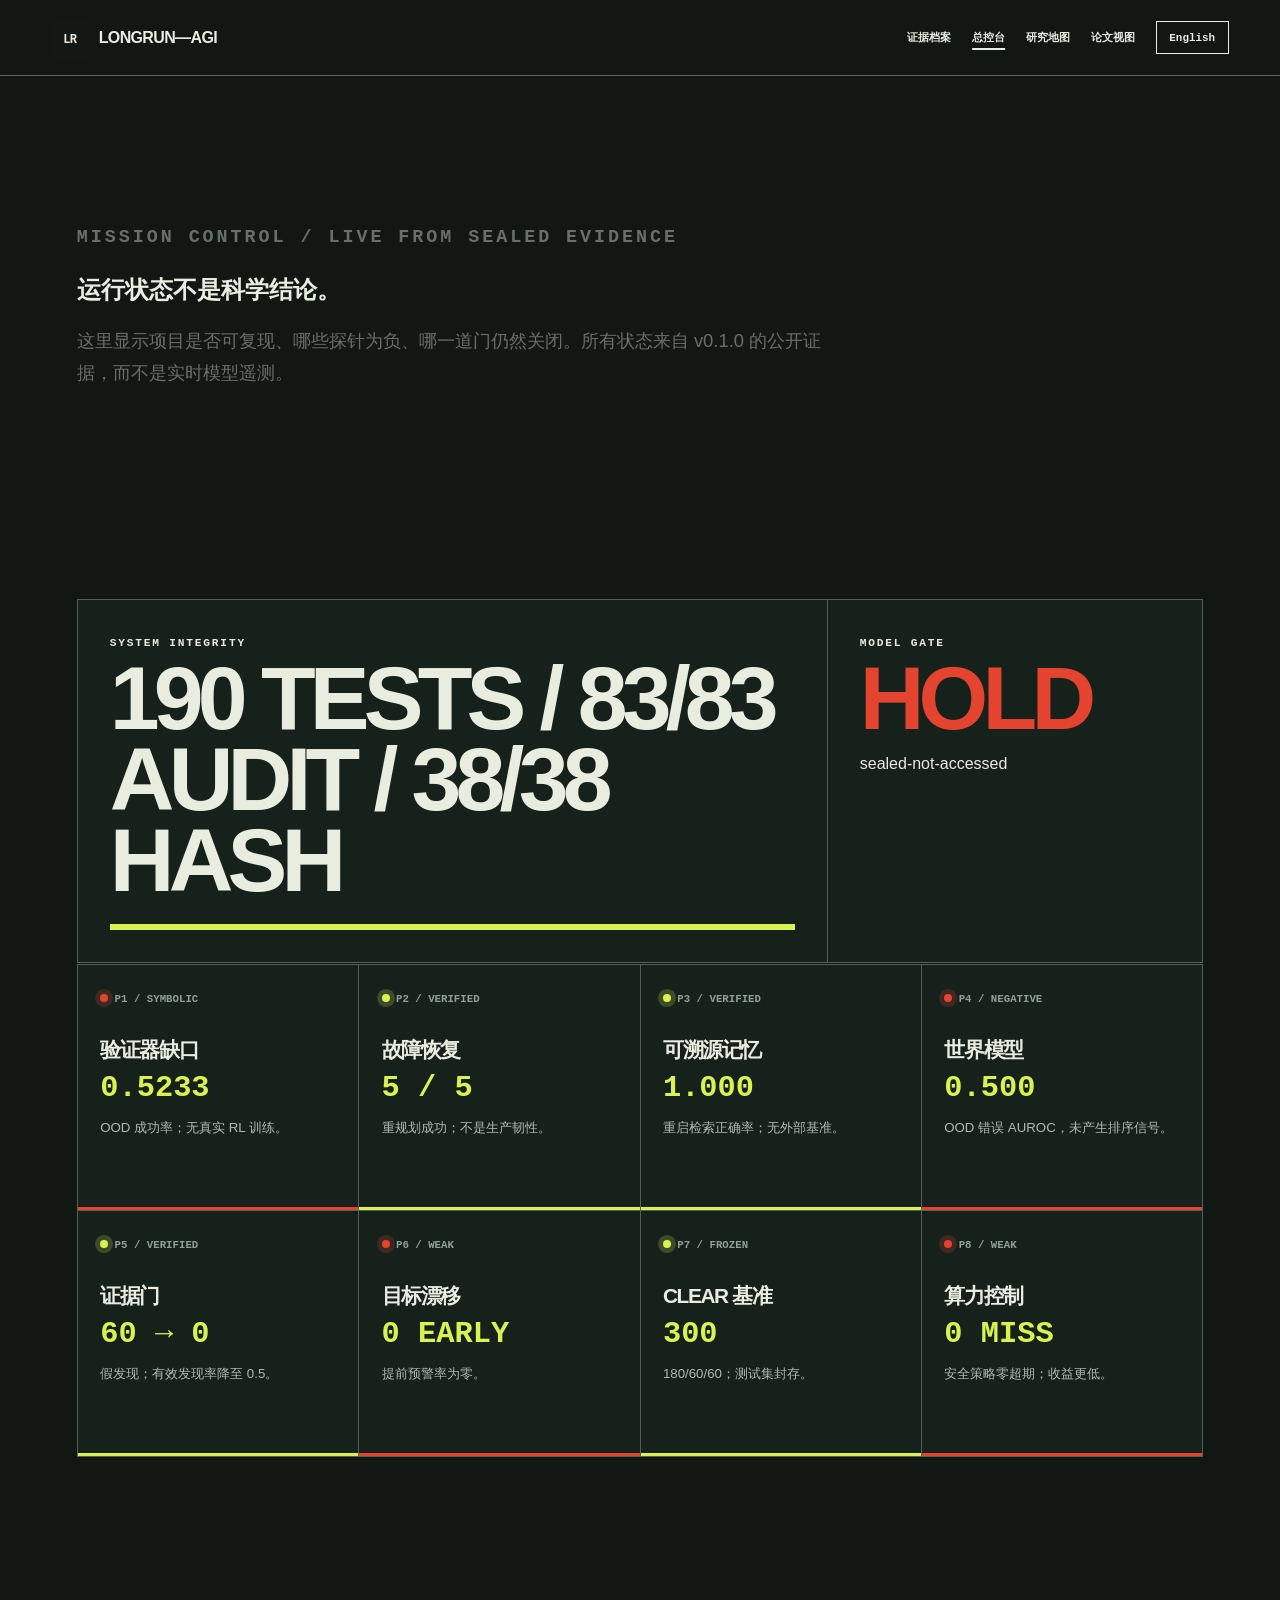
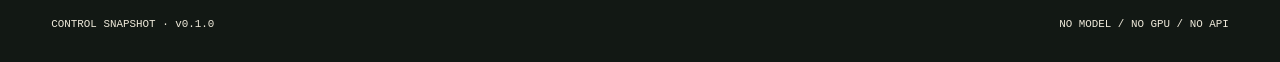
==== docs/control/index.html @ e5c09a71 "feat: build bilingual LongRun research OS" ====
<!doctype html><html lang="zh-CN"><head><meta charset="utf-8"><meta name="viewport" content="width=device-width,initial-scale=1"><title>研究总控台｜LongRun-AGI</title><link rel="stylesheet" href="../assets/site.css"><script src="../assets/evidence.js" defer></script><script src="../assets/site.js" defer></script></head><body class="control-shell" data-page="control"><a class="skip-link" href="#main">跳到正文</a><header class="topbar"><a class="brand" href="../"><b>LR</b>LONGRUN—AGI</a><nav class="nav" aria-label="主导航"><a href="../archive/" data-zh="证据档案" data-en="Archive">证据档案</a><a href="./" aria-current="page" data-zh="总控台" data-en="Control">总控台</a><a href="../map/" data-zh="研究地图" data-en="Map">研究地图</a><a href="../paper/" data-zh="论文视图" data-en="Paper">论文视图</a><button class="lang" type="button" data-lang-toggle>English</button></nav></header><main id="main"><section class="subhero"><p class="kicker">MISSION CONTROL / LIVE FROM SEALED EVIDENCE</p><h1 data-zh="运行状态不是科学结论。" data-en="Operational status is not a scientific conclusion.">运行状态不是科学结论。</h1><p data-zh="这里显示项目是否可复现、哪些探针为负、哪一道门仍然关闭。所有状态来自 v0.1.0 的公开证据，而不是实时模型遥测。" data-en="This view shows reproducibility, negative probes, and closed gates. States come from v0.1.0 evidence, not live model telemetry.">这里显示项目是否可复现、哪些探针为负、哪一道门仍然关闭。所有状态来自 v0.1.0 的公开证据，而不是实时模型遥测。</p></section><section class="section"><div class="telemetry"><div><span class="kicker">SYSTEM INTEGRITY</span><h2>190 TESTS / 83/83 AUDIT / 38/38 HASH</h2><div class="bar"><i style="--value:100%"></i></div></div><div><span class="kicker">MODEL GATE</span><h2 style="color:var(--red)">HOLD</h2><p>sealed-not-accessed</p></div></div><div class="control-grid">
<article class="module" data-package="P1" data-kind="weak"><small><i class="pulse"></i> P1 / SYMBOLIC</small><h2 data-zh="验证器缺口" data-en="Verifier-Gap RL">验证器缺口</h2><div class="reading">0.5233</div><p data-zh="OOD 成功率；无真实 RL 训练。" data-en="OOD success; no real RL training.">OOD 成功率；无真实 RL 训练。</p></article><article class="module" data-package="P2" data-kind="verified"><small><i class="pulse"></i> P2 / VERIFIED</small><h2 data-zh="故障恢复" data-en="FailRecover">故障恢复</h2><div class="reading">5 / 5</div><p data-zh="重规划成功；不是生产韧性。" data-en="Replan success; not production resilience.">重规划成功；不是生产韧性。</p></article><article class="module" data-package="P3" data-kind="verified"><small><i class="pulse"></i> P3 / VERIFIED</small><h2 data-zh="可溯源记忆" data-en="ProvMem">可溯源记忆</h2><div class="reading">1.000</div><p data-zh="重启检索正确率；无外部基准。" data-en="Reopened retrieval; no external benchmark.">重启检索正确率；无外部基准。</p></article><article class="module" data-package="P4" data-kind="negative"><small><i class="pulse"></i> P4 / NEGATIVE</small><h2 data-zh="世界模型" data-en="World Model">世界模型</h2><div class="reading">0.500</div><p data-zh="OOD 错误 AUROC，未产生排序信号。" data-en="OOD error AUROC; no ranking signal.">OOD 错误 AUROC，未产生排序信号。</p></article><article class="module" data-package="P5" data-kind="verified"><small><i class="pulse"></i> P5 / VERIFIED</small><h2 data-zh="证据门" data-en="Evidence Gate">证据门</h2><div class="reading">60 → 0</div><p data-zh="假发现；有效发现率降至 0.5。" data-en="False discoveries; valid discovery falls to 0.5.">假发现；有效发现率降至 0.5。</p></article><article class="module" data-package="P6" data-kind="weak"><small><i class="pulse"></i> P6 / WEAK</small><h2 data-zh="目标漂移" data-en="Goal Drift">目标漂移</h2><div class="reading">0 EARLY</div><p data-zh="提前预警率为零。" data-en="Early-warning rate is zero.">提前预警率为零。</p></article><article class="module" data-package="P7" data-kind="verified"><small><i class="pulse"></i> P7 / FROZEN</small><h2 data-zh="CLEAR 基准" data-en="CLEAR-Bench">CLEAR 基准</h2><div class="reading">300</div><p data-zh="180/60/60；测试集封存。" data-en="180/60/60; test split sealed.">180/60/60；测试集封存。</p></article><article class="module" data-package="P8" data-kind="weak"><small><i class="pulse"></i> P8 / WEAK</small><h2 data-zh="算力控制" data-en="Compute Control">算力控制</h2><div class="reading">0 MISS</div><p data-zh="安全策略零超期；收益更低。" data-en="Safe policy has zero misses; lower reward.">安全策略零超期；收益更低。</p></article></div></section></main><footer><span>CONTROL SNAPSHOT · v0.1.0</span><span>NO MODEL / NO GPU / NO API</span></footer></body></html>
---- docs/assets/site.css ----
:root{--paper:#eee9da;--paper2:#f8f4e8;--ink:#121814;--muted:#657068;--red:#e4442f;--green:#2d7052;--acid:#d9f252;--line:#a7aa9f;--shadow:6px 6px 0 var(--ink);--mono:"IBM Plex Mono","Courier New",monospace;--sans:"Avenir Next","Trebuchet MS",sans-serif;--serif:Georgia,"Times New Roman",serif}*{box-sizing:border-box}html{scroll-behavior:smooth}body{margin:0;background:var(--paper);color:var(--ink);font-family:var(--sans);background-image:linear-gradient(rgba(18,24,20,.045) 1px,transparent 1px),linear-gradient(90deg,rgba(18,24,20,.045) 1px,transparent 1px);background-size:28px 28px}a{color:inherit}button{color:inherit}.skip-link{position:fixed;left:1rem;top:-5rem;background:var(--acid);padding:.8rem 1rem;z-index:99}.skip-link:focus{top:1rem}:focus-visible{outline:3px solid var(--red);outline-offset:4px}.topbar{height:76px;display:flex;align-items:center;justify-content:space-between;padding:0 clamp(1rem,4vw,4rem);border-bottom:1px solid var(--ink);background:rgba(238,233,218,.94);backdrop-filter:blur(12px);position:sticky;top:0;z-index:20}.brand{text-decoration:none;font-weight:800;letter-spacing:-.04em}.brand b{background:var(--ink);color:var(--paper);font:700 .75rem var(--mono);padding:.75rem;margin-right:.65rem}.nav{display:flex;gap:1.3rem;align-items:center;font:700 .68rem var(--mono);text-transform:uppercase}.nav a{text-decoration:none}.nav a[aria-current="page"],.nav a:hover{text-decoration:underline;text-decoration-thickness:2px;text-underline-offset:7px}.lang{border:1px solid var(--ink);background:transparent;padding:.6rem .8rem;font:700 .68rem var(--mono);cursor:pointer}.gate-ribbon{position:fixed;right:-47px;top:150px;rotate:90deg;background:var(--red);color:white;padding:.55rem 3rem;font:700 .7rem var(--mono);letter-spacing:.16em;z-index:15}.kicker{font:700 .7rem var(--mono);letter-spacing:.16em;text-transform:uppercase}.display{font:900 clamp(4rem,11vw,10rem)/.82 var(--sans);letter-spacing:-.085em;margin:0}.display em,.serif{font-family:var(--serif);font-weight:700}.hero{min-height:calc(100vh - 76px);padding:clamp(4rem,9vw,9rem) clamp(1.2rem,8vw,9rem);display:grid;align-content:center;position:relative;overflow:hidden;border-bottom:1px solid var(--ink)}.hero:after{content:"NO";position:absolute;right:-.08em;bottom:-.28em;font:900 clamp(16rem,45vw,42rem)/1 var(--sans);color:transparent;-webkit-text-stroke:1px rgba(18,24,20,.13);z-index:-1}.hero-copy{max-width:1050px}.hero .lede{font-size:clamp(1.1rem,2vw,1.5rem);line-height:1.6;max-width:750px;color:var(--muted);margin:2.5rem 0}.actions{display:flex;gap:1rem;flex-wrap:wrap}.action{border:1px solid var(--ink);padding:1rem 1.25rem;font:700 .72rem var(--mono);text-transform:uppercase;text-decoration:none;background:var(--paper2)}.action.primary{background:var(--ink);color:var(--paper)}.action:hover{background:var(--acid);color:var(--ink)}.stamp{position:absolute;right:9%;top:18%;border:5px double var(--red);color:var(--red);font:900 clamp(1rem,2vw,1.6rem) var(--mono);padding:.8rem 1rem;rotate:8deg;text-transform:uppercase}.metrics{display:grid;grid-template-columns:repeat(4,1fr);background:var(--ink);color:var(--paper)}.metric{padding:2.4rem clamp(1rem,3vw,3rem);border-right:1px solid #4b554f}.metric:last-child{border:0}.metric strong{display:block;color:var(--acid);font:700 clamp(2rem,5vw,4.8rem) var(--mono);letter-spacing:-.08em}.metric span{font:700 .66rem var(--mono);letter-spacing:.09em;text-transform:uppercase}.section{padding:clamp(5rem,10vw,10rem) clamp(1.2rem,6vw,6rem);border-bottom:1px solid var(--ink)}.section-head{display:flex;justify-content:space-between;align-items:end;gap:3rem;margin-bottom:4rem}.section h1,.section h2{font-size:clamp(3rem,7vw,7rem);line-height:.9;letter-spacing:-.065em;margin:.5rem 0}.manifesto{display:grid;grid-template-columns:1.1fr 1fr;gap:clamp(3rem,8vw,9rem);align-items:start}.manifesto ol{list-style:none;padding:0;margin:0;counter-reset:claim}.manifesto li{counter-increment:claim;border-top:1px solid var(--ink);padding:1.4rem 0;font-size:1.05rem;line-height:1.6}.manifesto li:before{content:"0" counter(claim);font:700 .7rem var(--mono);color:var(--red);margin-right:2rem}.route-grid{display:grid;grid-template-columns:repeat(4,1fr);border-top:1px solid var(--ink);border-left:1px solid var(--ink)}.route{min-height:270px;padding:1.5rem;border-right:1px solid var(--ink);border-bottom:1px solid var(--ink);text-decoration:none;display:flex;flex-direction:column}.route .num{font:700 .7rem var(--mono);color:var(--red)}.route h3{font-size:1.5rem;margin:3rem 0 1rem}.route p{color:var(--muted);line-height:1.6}.route b{margin-top:auto;font:700 .7rem var(--mono)}.route:hover{background:var(--acid)}.subhero{padding:clamp(5rem,10vw,9rem) clamp(1.2rem,6vw,6rem) 4rem;border-bottom:1px solid var(--ink)}.subhero p{max-width:760px;color:var(--muted);font-size:1.15rem;line-height:1.7}.filters{display:flex;gap:.6rem;flex-wrap:wrap}.filters button{background:transparent;border:1px solid var(--ink);padding:.65rem .85rem;font:700 .65rem var(--mono);cursor:pointer}.filters button.active,.filters button:hover{background:var(--acid)}.dossiers{display:grid;grid-template-columns:repeat(2,1fr);gap:1px;background:var(--ink);border:1px solid var(--ink)}.dossier{background:var(--paper2);padding:2rem;min-height:410px;display:flex;flex-direction:column}.dossier header{display:flex;justify-content:space-between;align-items:start}.file-id{font:700 .72rem var(--mono);color:var(--red)}.status{font:700 .62rem var(--mono);padding:.4rem .55rem;border:1px solid currentColor}.status.verified{color:var(--green)}.status.weak,.status.negative{color:var(--red)}.dossier h2{font-size:2.2rem;margin:2rem 0 .7rem}.dossier .finding{font-family:var(--serif);font-size:1.25rem;line-height:1.5}.evidence-row{border-top:1px solid var(--line);padding-top:1rem;margin-top:auto;display:grid;gap:.8rem;font:400 .72rem/1.5 var(--mono)}.hash{word-break:break-all;color:var(--muted)}.unsupported{background:#f2d9d0;padding:.8rem;border-left:4px solid var(--red)}.control-shell{background:#111814;color:#e9eddf;min-height:100vh}.control-shell .topbar{background:rgba(17,24,20,.94);border-color:#5e6861}.control-shell .lang{border-color:#e9eddf}.control-grid{display:grid;grid-template-columns:repeat(4,1fr);gap:1px;background:#526058;border:1px solid #526058}.module{background:#17211c;padding:1.4rem;min-height:245px;position:relative;overflow:hidden}.module:after{content:"";position:absolute;inset:auto 0 0;height:3px;background:var(--status,var(--acid))}.module[data-kind="weak"],.module[data-kind="negative"]{--status:var(--red)}.module small{font:700 .67rem var(--mono);color:#8fa097}.module h2{font-size:1.3rem;margin:2.2rem 0 .7rem}.module .reading{font:700 1.9rem var(--mono);color:var(--acid)}.module p{font-size:.83rem;color:#aebbb3;line-height:1.5}.pulse{display:inline-block;width:8px;height:8px;border-radius:50%;background:var(--status,var(--acid));box-shadow:0 0 0 5px color-mix(in srgb,var(--status,var(--acid)) 20%,transparent)}.telemetry{display:grid;grid-template-columns:2fr 1fr;gap:1px;background:#526058;border:1px solid #526058;margin-bottom:1px}.telemetry>div{background:#17211c;padding:2rem}.bar{height:6px;background:#38453e;margin-top:1.5rem}.bar i{display:block;height:100%;background:var(--acid);width:var(--value)}.map-wrap{padding:3rem clamp(1rem,5vw,5rem) 6rem}.research-map{position:relative;min-height:700px;border:1px solid var(--ink);background:var(--paper2);overflow:hidden}.research-map svg{position:absolute;inset:0;width:100%;height:100%;pointer-events:none}.research-map line{stroke:var(--line);stroke-width:1.5;stroke-dasharray:7 7}.node{position:absolute;left:var(--x);top:var(--y);translate:-50% -50%;width:140px;min-height:90px;border:1px solid var(--ink);background:var(--paper);padding:1rem;text-align:left;cursor:pointer;box-shadow:4px 4px 0 var(--ink)}.node b{display:block;font:700 .72rem var(--mono);color:var(--red);margin-bottom:.5rem}.node.selected,.node:hover{background:var(--acid);translate:-50% calc(-50% - 5px)}.map-detail{position:absolute;left:50%;top:50%;translate:-50% -50%;width:220px;height:220px;border-radius:50%;background:var(--ink);color:var(--paper);display:grid;place-items:center;text-align:center;padding:2rem;font-family:var(--serif);font-size:1.2rem}.mobile-path{display:none}.paper-layout{display:grid;grid-template-columns:240px minmax(0,760px);gap:clamp(3rem,8vw,9rem);align-items:start;max-width:1200px;margin:auto}.paper-nav{position:sticky;top:110px;display:grid;gap:1rem;font:700 .7rem var(--mono)}.paper-nav a{text-decoration:none}.paper-body section{padding:0 0 5rem}.paper-body h2{font-size:2.8rem;margin:0 0 1.5rem}.paper-body p,.paper-body li{font:400 1.08rem/1.8 var(--serif)}.paper-body .result{border-left:7px solid var(--green);padding:1.5rem 2rem;background:var(--paper2);margin:2rem 0}.paper-body .negative{border-color:var(--red)}pre{overflow:auto;background:var(--ink);color:var(--paper);padding:1.5rem;font:400 .75rem/1.7 var(--mono)}footer{display:flex;justify-content:space-between;gap:2rem;background:var(--ink);color:var(--paper);padding:2rem clamp(1.2rem,4vw,4rem);font:400 .68rem var(--mono)}[hidden]{display:none!important}@media (max-width: 1000px){.nav a{display:none}.nav a[aria-current="page"]{display:block}.route-grid,.control-grid{grid-template-columns:repeat(2,1fr)}.manifesto{grid-template-columns:1fr}.research-map{min-height:600px}.node{width:115px;font-size:.76rem}.map-detail{width:170px;height:170px}.paper-layout{grid-template-columns:1fr}.paper-nav{position:static;display:flex;flex-wrap:wrap}}@media (max-width: 760px){.topbar{height:64px}.gate-ribbon{display:none}.display{font-size:clamp(3.4rem,17vw,6rem)}.stamp{position:static;display:inline-block;margin-bottom:3rem}.metrics,.route-grid,.dossiers,.control-grid,.telemetry{grid-template-columns:1fr}.section-head{display:block}.filters{margin-top:2rem}.research-map{display:none}.mobile-path{display:grid;gap:0;list-style:none;counter-reset:path;padding:0}.mobile-path li{counter-increment:path;border-left:2px solid var(--ink);margin-left:1.2rem;padding:0 0 2rem 2rem;position:relative}.mobile-path li:before{content:counter(path);position:absolute;left:-1.25rem;top:0;width:2.3rem;height:2.3rem;border-radius:50%;background:var(--ink);color:var(--paper);display:grid;place-items:center;font:700 .7rem var(--mono)}footer{flex-direction:column}}@media (prefers-reduced-motion: reduce){html{scroll-behavior:auto}*,*:before,*:after{animation:none!important;transition:none!important}}
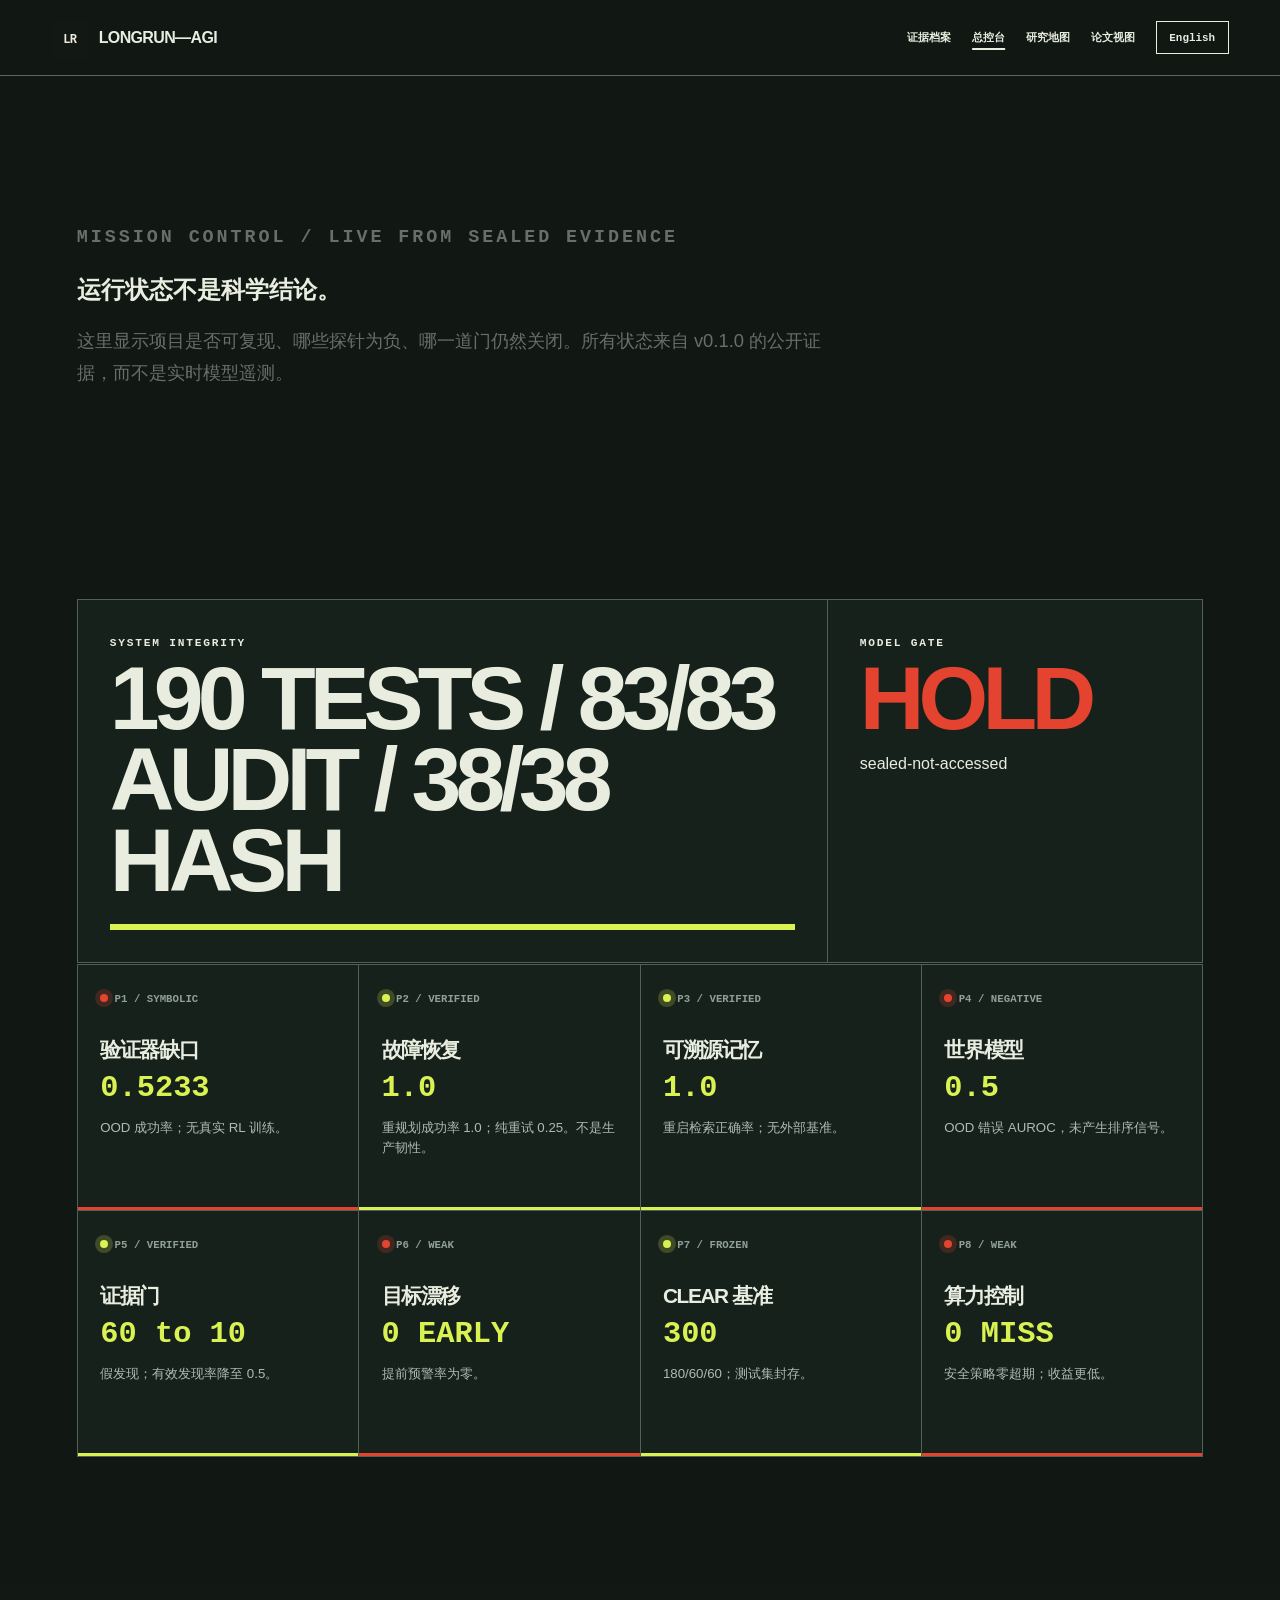
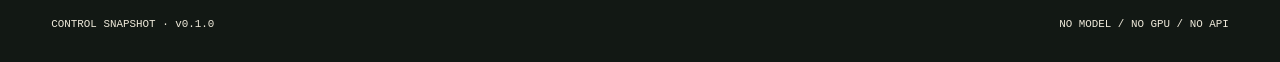
==== commit 83f79fd1: "Close the scripted recovery-matrix result with an offline check. make check replays the frozen 40-ta" ====
--- a/docs/control/index.html
+++ b/docs/control/index.html
@@ -1,2 +1,2 @@
 <!doctype html><html lang="zh-CN"><head><meta charset="utf-8"><meta name="viewport" content="width=device-width,initial-scale=1"><title>研究总控台｜LongRun-AGI</title><link rel="stylesheet" href="../assets/site.css"><script src="../assets/evidence.js" defer></script><script src="../assets/site.js" defer></script></head><body class="control-shell" data-page="control"><a class="skip-link" href="#main">跳到正文</a><header class="topbar"><a class="brand" href="../"><b>LR</b>LONGRUN—AGI</a><nav class="nav" aria-label="主导航"><a href="../archive/" data-zh="证据档案" data-en="Archive">证据档案</a><a href="./" aria-current="page" data-zh="总控台" data-en="Control">总控台</a><a href="../map/" data-zh="研究地图" data-en="Map">研究地图</a><a href="../paper/" data-zh="论文视图" data-en="Paper">论文视图</a><button class="lang" type="button" data-lang-toggle>English</button></nav></header><main id="main"><section class="subhero"><p class="kicker">MISSION CONTROL / LIVE FROM SEALED EVIDENCE</p><h1 data-zh="运行状态不是科学结论。" data-en="Operational status is not a scientific conclusion.">运行状态不是科学结论。</h1><p data-zh="这里显示项目是否可复现、哪些探针为负、哪一道门仍然关闭。所有状态来自 v0.1.0 的公开证据，而不是实时模型遥测。" data-en="This view shows reproducibility, negative probes, and closed gates. States come from v0.1.0 evidence, not live model telemetry.">这里显示项目是否可复现、哪些探针为负、哪一道门仍然关闭。所有状态来自 v0.1.0 的公开证据，而不是实时模型遥测。</p></section><section class="section"><div class="telemetry"><div><span class="kicker">SYSTEM INTEGRITY</span><h2>190 TESTS / 83/83 AUDIT / 38/38 HASH</h2><div class="bar"><i style="--value:100%"></i></div></div><div><span class="kicker">MODEL GATE</span><h2 style="color:var(--red)">HOLD</h2><p>sealed-not-accessed</p></div></div><div class="control-grid">
-<article class="module" data-package="P1" data-kind="weak"><small><i class="pulse"></i> P1 / SYMBOLIC</small><h2 data-zh="验证器缺口" data-en="Verifier-Gap RL">验证器缺口</h2><div class="reading">0.5233</div><p data-zh="OOD 成功率；无真实 RL 训练。" data-en="OOD success; no real RL training.">OOD 成功率；无真实 RL 训练。</p></article><article class="module" data-package="P2" data-kind="verified"><small><i class="pulse"></i> P2 / VERIFIED</small><h2 data-zh="故障恢复" data-en="FailRecover">故障恢复</h2><div class="reading">5 / 5</div><p data-zh="重规划成功；不是生产韧性。" data-en="Replan success; not production resilience.">重规划成功；不是生产韧性。</p></article><article class="module" data-package="P3" data-kind="verified"><small><i class="pulse"></i> P3 / VERIFIED</small><h2 data-zh="可溯源记忆" data-en="ProvMem">可溯源记忆</h2><div class="reading">1.000</div><p data-zh="重启检索正确率；无外部基准。" data-en="Reopened retrieval; no external benchmark.">重启检索正确率；无外部基准。</p></article><article class="module" data-package="P4" data-kind="negative"><small><i class="pulse"></i> P4 / NEGATIVE</small><h2 data-zh="世界模型" data-en="World Model">世界模型</h2><div class="reading">0.500</div><p data-zh="OOD 错误 AUROC，未产生排序信号。" data-en="OOD error AUROC; no ranking signal.">OOD 错误 AUROC，未产生排序信号。</p></article><article class="module" data-package="P5" data-kind="verified"><small><i class="pulse"></i> P5 / VERIFIED</small><h2 data-zh="证据门" data-en="Evidence Gate">证据门</h2><div class="reading">60 → 0</div><p data-zh="假发现；有效发现率降至 0.5。" data-en="False discoveries; valid discovery falls to 0.5.">假发现；有效发现率降至 0.5。</p></article><article class="module" data-package="P6" data-kind="weak"><small><i class="pulse"></i> P6 / WEAK</small><h2 data-zh="目标漂移" data-en="Goal Drift">目标漂移</h2><div class="reading">0 EARLY</div><p data-zh="提前预警率为零。" data-en="Early-warning rate is zero.">提前预警率为零。</p></article><article class="module" data-package="P7" data-kind="verified"><small><i class="pulse"></i> P7 / FROZEN</small><h2 data-zh="CLEAR 基准" data-en="CLEAR-Bench">CLEAR 基准</h2><div class="reading">300</div><p data-zh="180/60/60；测试集封存。" data-en="180/60/60; test split sealed.">180/60/60；测试集封存。</p></article><article class="module" data-package="P8" data-kind="weak"><small><i class="pulse"></i> P8 / WEAK</small><h2 data-zh="算力控制" data-en="Compute Control">算力控制</h2><div class="reading">0 MISS</div><p data-zh="安全策略零超期；收益更低。" data-en="Safe policy has zero misses; lower reward.">安全策略零超期；收益更低。</p></article></div></section></main><footer><span>CONTROL SNAPSHOT · v0.1.0</span><span>NO MODEL / NO GPU / NO API</span></footer></body></html>
+<article class="module" data-package="P1" data-kind="weak"><small><i class="pulse"></i> P1 / SYMBOLIC</small><h2 data-zh="验证器缺口" data-en="Verifier-Gap RL">验证器缺口</h2><div class="reading">0.5233</div><p data-zh="OOD 成功率；无真实 RL 训练。" data-en="OOD success; no real RL training.">OOD 成功率；无真实 RL 训练。</p></article><article class="module" data-package="P2" data-kind="verified"><small><i class="pulse"></i> P2 / VERIFIED</small><h2 data-zh="故障恢复" data-en="FailRecover">故障恢复</h2><div class="reading">1.0</div><p data-zh="重规划成功率 1.0；纯重试 0.25。不是生产韧性。" data-en="Replan rate 1.0; retry-only 0.25. Not production resilience.">重规划成功率 1.0；纯重试 0.25。不是生产韧性。</p></article><article class="module" data-package="P3" data-kind="verified"><small><i class="pulse"></i> P3 / VERIFIED</small><h2 data-zh="可溯源记忆" data-en="ProvMem">可溯源记忆</h2><div class="reading">1.0</div><p data-zh="重启检索正确率；无外部基准。" data-en="Reopened retrieval; no external benchmark.">重启检索正确率；无外部基准。</p></article><article class="module" data-package="P4" data-kind="negative"><small><i class="pulse"></i> P4 / NEGATIVE</small><h2 data-zh="世界模型" data-en="World Model">世界模型</h2><div class="reading">0.5</div><p data-zh="OOD 错误 AUROC，未产生排序信号。" data-en="OOD error AUROC; no ranking signal.">OOD 错误 AUROC，未产生排序信号。</p></article><article class="module" data-package="P5" data-kind="verified"><small><i class="pulse"></i> P5 / VERIFIED</small><h2 data-zh="证据门" data-en="Evidence Gate">证据门</h2><div class="reading">60 to 10</div><p data-zh="假发现；有效发现率降至 0.5。" data-en="False discoveries; valid discovery falls to 0.5.">假发现；有效发现率降至 0.5。</p></article><article class="module" data-package="P6" data-kind="weak"><small><i class="pulse"></i> P6 / WEAK</small><h2 data-zh="目标漂移" data-en="Goal Drift">目标漂移</h2><div class="reading">0 EARLY</div><p data-zh="提前预警率为零。" data-en="Early-warning rate is zero.">提前预警率为零。</p></article><article class="module" data-package="P7" data-kind="verified"><small><i class="pulse"></i> P7 / FROZEN</small><h2 data-zh="CLEAR 基准" data-en="CLEAR-Bench">CLEAR 基准</h2><div class="reading">300</div><p data-zh="180/60/60；测试集封存。" data-en="180/60/60; test split sealed.">180/60/60；测试集封存。</p></article><article class="module" data-package="P8" data-kind="weak"><small><i class="pulse"></i> P8 / WEAK</small><h2 data-zh="算力控制" data-en="Compute Control">算力控制</h2><div class="reading">0 MISS</div><p data-zh="安全策略零超期；收益更低。" data-en="Safe policy has zero misses; lower reward.">安全策略零超期；收益更低。</p></article></div></section></main><footer><span>CONTROL SNAPSHOT · v0.1.0</span><span>NO MODEL / NO GPU / NO API</span></footer></body></html>
